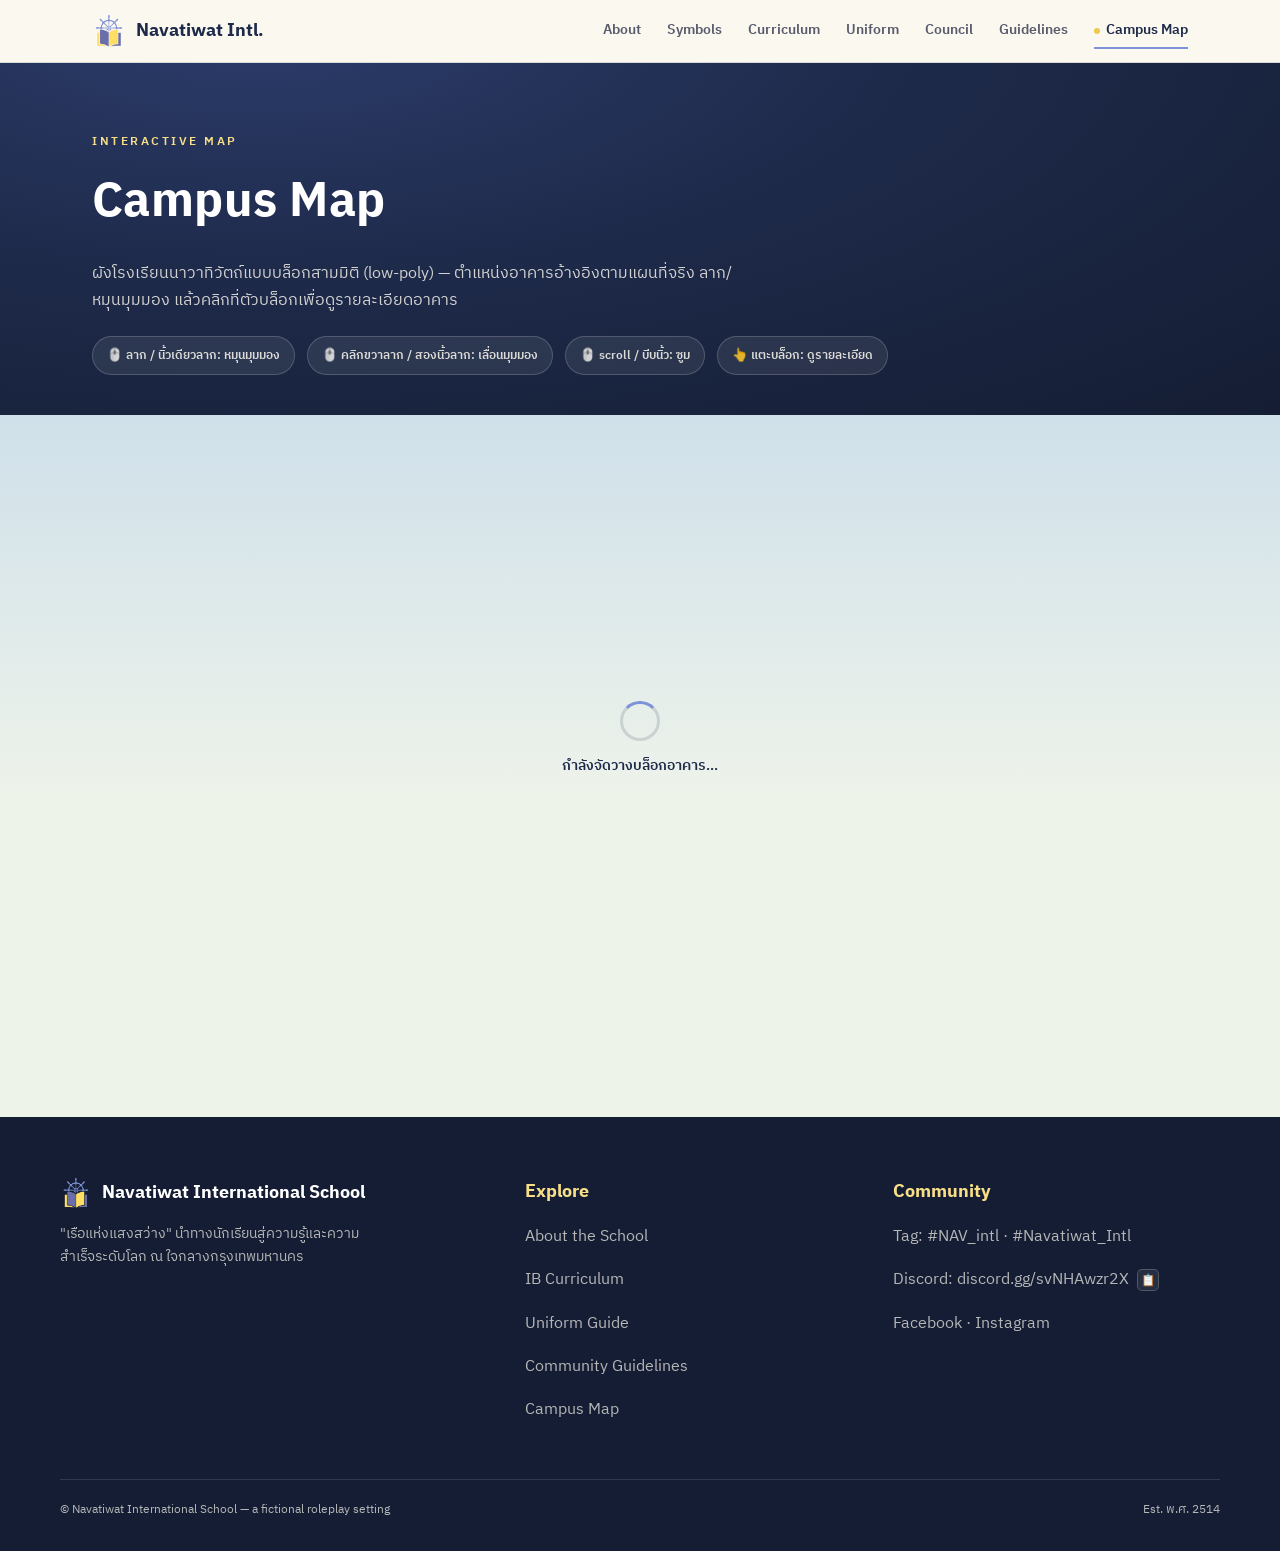
==== campus/index.html @ 1c1f1575 "Add files via upload" ====
<!DOCTYPE html>
<html lang="th">
<head>
<meta charset="UTF-8">
<meta name="viewport" content="width=device-width, initial-scale=1.0">
<title>Campus Map — Navatiwat International School</title>
<link rel="preconnect" href="https://fonts.googleapis.com">
<link href="https://fonts.googleapis.com/css2?family=IBM+Plex+Sans+Thai:wght@300;400;500;600;700&family=IBM+Plex+Sans+Thai+Looped:wght@400;600;700&display=swap" rel="stylesheet">
<link rel="stylesheet" href="../assets/style.css">
<link rel="stylesheet" href="campus.css">
</head>
<body>

<div class="scroll-progress"><div class="scroll-progress-bar" id="scrollProgressBar"></div></div>

<nav>
  <div class="navbar">
    <div class="brandmark">
      <a href="../index.html" style="display:flex;align-items:center;gap:10px;text-decoration:none;">
        <img src="../assets/logo.png" alt="NAV emblem">
        <span>Navatiwat Intl.</span>
      </a>
    </div>
    <div class="navlinks">
      <a href="../about.html">About</a>
      <a href="../symbols.html">Symbols</a>
      <a href="../curriculum.html">Curriculum</a>
      <a href="../uniform.html">Uniform</a>
      <a href="../council.html">Council</a>
      <a href="../rules.html">Guidelines</a>
      <a href="index.html" class="campus-link active">Campus Map</a>
    </div>
    <button class="navtoggle" aria-label="Toggle menu">&#9776;</button>
  </div>
</nav>

<section class="campus-hero">
  <div class="wrap">
    <span class="eyebrow">Interactive Map</span>
    <h1>Campus Map</h1>
    <p>ผังโรงเรียนนาวาทิวัตถ์แบบบล็อกสามมิติ (low-poly) — ตำแหน่งอาคารอ้างอิงตามแผนที่จริง ลาก/หมุนมุมมอง แล้วคลิกที่ตัวบล็อกเพื่อดูรายละเอียดอาคาร</p>
    <div class="campus-hints">
      <span>🖱️ ลาก / นิ้วเดียวลาก: หมุนมุมมอง</span>
      <span>🖱️ คลิกขวาลาก / สองนิ้วลาก: เลื่อนมุมมอง</span>
      <span>🖱️ scroll / บีบนิ้ว: ซูม</span>
      <span>👆 แตะบล็อก: ดูรายละเอียด</span>
    </div>
  </div>
</section>

<div id="campus-stage">
  <canvas id="campus-canvas"></canvas>
  <div id="campus-labels"></div>

  <div id="loading-overlay">
    <div class="loading-box">
      <div class="loading-wheel"></div>
      <span id="loading-text">กำลังจัดวางบล็อกอาคาร...</span>
      <span id="loading-hint" class="loading-hint">ถ้าค้างนานเกินคาด ลองเช็ค <code>chrome://gpu</code> ว่าเปิด hardware acceleration อยู่ไหม</span>
    </div>
  </div>

  <aside id="info-panel">
    <button id="info-close" aria-label="Close">&times;</button>
    <div class="info-eyebrow" id="info-code">Building</div>
    <h3 id="info-title">Building Name</h3>
    <p id="info-desc">Description goes here.</p>
  </aside>

  <div id="campus-legend">
    <span><i style="background:#7C93D9;"></i> อาคารเรียน</span>
    <span><i style="background:#4E8F6B;"></i> พื้นที่กิจกรรม</span>
    <span><i style="background:#E7B24B;"></i> อาคารสนับสนุน</span>
    <span><i style="background:#5FA8D3;"></i> แหล่งน้ำ / สนามกีฬา</span>
  </div>

  <div class="campus-toolbar">
    <button type="button" id="campusReset" class="campus-tool-btn" title="รีเซ็ตมุมมอง">
      <span class="icon">⟲</span><span class="label">รีเซ็ตมุมมอง</span>
    </button>
    <button type="button" id="campusFullscreen" class="campus-tool-btn" title="เต็มจอ">
      <span class="icon">⛶</span><span class="label">เต็มจอ</span>
    </button>
  </div>
</div>

<footer>
  <div class="footer-inner">
    <div>
      <div class="footer-brand">
        <img src="../assets/logo.png" alt="logo">
        <span>Navatiwat International School</span>
      </div>
      <p style="font-size:0.85rem;max-width:320px;">"เรือแห่งแสงสว่าง" นำทางนักเรียนสู่ความรู้และความสำเร็จระดับโลก ณ ใจกลางกรุงเทพมหานคร</p>
    </div>
    <div>
      <h4>Explore</h4>
      <p><a href="../about.html">About the School</a></p>
      <p><a href="../curriculum.html">IB Curriculum</a></p>
      <p><a href="../uniform.html">Uniform Guide</a></p>
      <p><a href="../rules.html">Community Guidelines</a></p>
      <p><a href="index.html">Campus Map</a></p>
    </div>
    <div>
      <h4>Community</h4>
      <p>Tag: #NAV_intl · #Navatiwat_Intl</p>
      <p>Discord: discord.gg/svNHAwzr2X</p>
      <p>Facebook · Instagram</p>
    </div>
  </div>
  <div class="footer-bottom">
    <span>&copy; Navatiwat International School — a fictional roleplay setting</span>
    <span>Est. พ.ศ. 2514</span>
  </div>
</footer>

<button id="backToTop" class="back-to-top" aria-label="กลับขึ้นด้านบน" title="กลับขึ้นด้านบน">↑</button>
<div id="toastContainer" class="toast-container" aria-live="polite"></div>

<script src="../assets/script.js"></script>
<script type="importmap">
{
  "imports": {
    "three": "./vendor/three/build/three.module.min.js"
  }
}
</script>
<script type="module" src="campus.js"></script>
</body>
</html>
---- assets/style.css ----
/* Navatiwat International School — shared stylesheet */
/* Linked from every page via <link rel="stylesheet" href="assets/style.css"> */

  :root{
    --navy:#1E2A4A;
    --navy-deep:#141d33;
    --wheel-blue:#7C93D9;
    --wheel-blue-soft:#AEBFE8;
    --gold:#F0C94B;
    --gold-soft:#F7DE87;
    --cream:#FBF8F0;
    --ink:#232840;
    --paper:#F4F1E6;
    --line: rgba(30,42,74,0.15);
  }
  *{box-sizing:border-box;}
  html{scroll-behavior:smooth;}
  body{
    margin:0;
    background:var(--cream);
    color:var(--ink);
    font-family:'IBM Plex Sans Thai',sans-serif;
    line-height:1.7;
    overflow-x:hidden;
  }
  h1,h2,h3,.display{
    font-family:'IBM Plex Sans Thai Looped','IBM Plex Sans Thai',sans-serif;
    color:var(--navy);
    letter-spacing:0.01em;
  }
  .eyebrow{
    font-family:'IBM Plex Sans Thai',sans-serif;
    text-transform:uppercase;
    letter-spacing:0.22em;
    font-size:0.72rem;
    font-weight:600;
    color:var(--wheel-blue);
  }
  a{color:inherit;}
  img{max-width:100%;display:block;}
  .wrap{max-width:1160px;margin:0 auto;padding:0 32px;}
  section{position:relative;}

  /* ---------- NAV ---------- */
  nav{
    position:sticky;top:0;z-index:50;
    background:rgba(251,248,240,0.9);
    backdrop-filter:blur(8px);
    border-bottom:1px solid var(--line);
  }
  .navbar{
    display:flex;align-items:center;justify-content:space-between;
    padding:14px 32px;max-width:1160px;margin:0 auto;
  }
  .brandmark{display:flex;align-items:center;gap:10px;}
  .brandmark img{width:34px;height:34px;object-fit:contain;}
  .brandmark span{font-family:'IBM Plex Sans Thai Looped','IBM Plex Sans Thai',sans-serif;font-weight:700;font-size:1.15rem;color:var(--navy);}
  .navlinks{display:flex;gap:26px;font-size:0.85rem;font-weight:600;}
  .navlinks a{text-decoration:none;color:var(--ink);opacity:0.75;transition:opacity .2s, color .2s;position:relative;}
  .navlinks a:hover{opacity:1;color:var(--wheel-blue);}
  .navlinks a::after{
    content:"";position:absolute;left:0;bottom:-6px;width:0;height:2px;
    background:var(--gold);transition:width .25s ease;
  }
  .navlinks a:hover::after{width:100%;}
  .navlinks a.active{opacity:1;color:var(--navy);}
  .navlinks a.active::after{width:100%;background:var(--wheel-blue);}
  .navlinks a.campus-link{
    display:inline-flex;align-items:center;gap:6px;
    color:var(--navy);
  }
  .navlinks a.campus-link::before{
    content:"";width:6px;height:6px;border-radius:50%;
    background:var(--gold);display:inline-block;
  }
  .navtoggle{display:none;background:none;border:none;font-size:1.4rem;cursor:pointer;color:var(--navy);}

  /* ---------- MARQUEE ---------- */
  .marquee{
    background:var(--gold);color:var(--navy-deep);
    overflow:hidden;white-space:nowrap;padding:9px 0;
    border-top:1px solid rgba(30,42,74,0.15);
    border-bottom:1px solid rgba(30,42,74,0.15);
  }
  .marquee-track{
    display:inline-flex;gap:0;animation:marquee 22s linear infinite;
    width:max-content;
  }
  .marquee-track span{
    padding:0 26px;font-size:0.78rem;font-weight:700;letter-spacing:0.08em;
    display:inline-flex;align-items:center;gap:26px;
  }
  .marquee-track span:not(:last-child)::after{content:"✦";margin-left:26px;opacity:0.5;font-size:0.7rem;}
  @keyframes marquee{ from{transform:translateX(0);} to{transform:translateX(-50%);} }
  .marquee:hover .marquee-track{animation-play-state:paused;}

  /* ---------- HERO ---------- */
  .hero{
    position:relative;
    background:radial-gradient(ellipse at 20% -10%, #2c3c6b 0%, var(--navy) 45%, var(--navy-deep) 100%);
    color:var(--cream);
    padding:100px 32px 0;
    overflow:hidden;
  }
  .hero-inner{
    max-width:1160px;margin:0 auto;
    display:grid;grid-template-columns:1.15fr 0.85fr;gap:40px;align-items:center;
    position:relative;z-index:3;
  }
  .hero-tag{
    display:inline-flex;align-items:center;gap:8px;
    border:1px solid rgba(240,201,75,0.4);
    color:var(--gold-soft);
    padding:6px 14px;border-radius:999px;
    font-size:0.72rem;letter-spacing:0.18em;text-transform:uppercase;font-weight:600;
    margin-bottom:22px;
  }
  .hero h1{
    font-size:clamp(2.4rem,5vw,4rem);
    font-weight:700;
    line-height:1.08;
    margin:0 0 6px;
    color:#fff;
  }
  .hero .th-name{
    font-family:'IBM Plex Sans Thai Looped','IBM Plex Sans Thai',sans-serif;
    font-size:clamp(1.3rem,2.6vw,1.9rem);
    font-weight:600;
    color:var(--gold-soft);
    display:block;
    margin-bottom:22px;
  }
  .hero p.lede{
    max-width:520px;
    color:rgba(251,248,240,0.82);
    font-size:1.05rem;
    margin-bottom:30px;
  }
  .motto{
    font-family:'IBM Plex Sans Thai Looped','IBM Plex Sans Thai',sans-serif;
    font-style:italic;
    font-size:1.15rem;
    color:var(--gold-soft);
    border-left:2px solid var(--gold);
    padding-left:16px;
    margin:0 0 34px;
  }
  .hero-ctas{display:flex;gap:14px;flex-wrap:wrap;}
  .btn{
    display:inline-flex;align-items:center;gap:8px;
    padding:13px 26px;border-radius:4px;
    font-size:0.85rem;font-weight:600;letter-spacing:0.03em;
    text-decoration:none;cursor:pointer;border:1px solid transparent;
    transition:transform .2s ease, box-shadow .2s ease, background .2s ease;
  }
  .btn-gold{background:var(--gold);color:var(--navy-deep);}
  .btn-gold:hover{transform:translateY(-2px);box-shadow:0 10px 24px rgba(240,201,75,0.28);}
  .btn-ghost{border:1px solid rgba(251,248,240,0.35);color:var(--cream);}
  .btn-ghost:hover{background:rgba(251,248,240,0.08);transform:translateY(-2px);}

  .hero-seal{
    position:relative;
    display:flex;align-items:center;justify-content:center;
    transition:transform .15s ease-out;
  }
  .hero-seal img{
    width:100%;max-width:340px;
    filter:drop-shadow(0 20px 40px rgba(0,0,0,0.35));
    animation:spin-slow 70s linear infinite, seal-in 1s cubic-bezier(.2,.9,.3,1.2);
  }
  @keyframes spin-slow{ from{transform:rotate(0deg);} to{transform:rotate(360deg);} }
  @keyframes seal-in{ from{opacity:0;transform:scale(0.6) rotate(-25deg);} to{opacity:1;transform:scale(1) rotate(0deg);} }

  .wave{
    position:relative;width:100%;height:90px;margin-top:60px;
  }
  .wave svg{width:100%;height:100%;display:block;}
  .wave path{animation:wave-breathe 7s ease-in-out infinite;transform-origin:center;}
  @keyframes wave-breathe{
    0%,100%{transform:translateY(0);}
    50%{transform:translateY(6px);}
  }

  /* founding strip */
  .strip{
    background:var(--navy-deep);
    color:var(--wheel-blue-soft);
    padding:0 32px 26px;
  }
  .strip-inner{
    max-width:1160px;margin:0 auto;
    display:flex;flex-wrap:wrap;gap:40px;
    font-size:0.8rem;letter-spacing:0.06em;text-transform:uppercase;
    font-weight:600;
    padding-top:0;
  }
  .strip-inner div span{display:block;color:var(--gold-soft);font-family:'IBM Plex Sans Thai Looped','IBM Plex Sans Thai',sans-serif;text-transform:none;letter-spacing:0;font-size:1.3rem;font-weight:700;margin-top:2px;}

  /* ---------- SECTION GENERIC ---------- */
  .section{padding:96px 32px;}
  .section-head{max-width:640px;margin-bottom:56px;}
  .section-head h2{font-size:clamp(1.9rem,3.4vw,2.7rem);margin:8px 0 14px;font-weight:700;}
  .section-head p{color:#4a5273;font-size:1.02rem;}
  .alt-bg{background:var(--paper);}

  .petal-field{position:absolute;inset:0;overflow:hidden;pointer-events:none;z-index:0;}
  .petal{
    position:absolute;top:-24px;width:10px;height:10px;border-radius:60% 0 60% 0;
    background:#C23B7A;opacity:0.55;
    animation:petal-fall linear infinite;
  }
  @keyframes petal-fall{
    0%{transform:translateY(0) translateX(0) rotate(0deg);opacity:0;}
    8%{opacity:0.55;}
    100%{transform:translateY(560px) translateX(var(--drift,40px)) rotate(320deg);opacity:0;}
  }
  #symbols .wrap{position:relative;z-index:1;}

  /* ---------- ABOUT ---------- */
  .about-grid{
    display:grid;grid-template-columns:1fr 1fr;gap:60px;align-items:start;
  }
  .about-grid p{color:#3c4468;margin-bottom:18px;}
  .name-meaning{
    background:#fff;border:1px solid var(--line);border-radius:8px;
    padding:26px 28px;margin-top:10px;
  }
  .name-meaning .th{font-family:'IBM Plex Sans Thai Looped','IBM Plex Sans Thai',sans-serif;font-size:1.5rem;font-weight:700;color:var(--navy);}
  .name-meaning .en{font-family:'IBM Plex Sans Thai Looped','IBM Plex Sans Thai',sans-serif;font-style:italic;color:var(--wheel-blue);font-size:1.05rem;}
  .facts{display:flex;flex-direction:column;gap:0;border-top:1px solid var(--line);}
  .fact-row{display:flex;justify-content:space-between;padding:16px 0;border-bottom:1px solid var(--line);font-size:0.92rem;}
  .fact-row .k{color:var(--wheel-blue);font-weight:600;letter-spacing:0.03em;text-transform:uppercase;font-size:0.72rem;}
  .fact-row .v{color:var(--ink);font-weight:500;text-align:right;}

  /* ---------- SYMBOLS ---------- */
  .symbol-grid{
    display:grid;grid-template-columns:repeat(3,1fr);gap:28px;
  }
  .symbol-card{
    background:#fff;border:1px solid var(--line);border-radius:10px;
    padding:32px 26px;text-align:left;
    transform-style:preserve-3d;transition:transform .25s ease, box-shadow .25s ease;
    will-change:transform;
  }
  .symbol-card:hover{box-shadow:0 18px 34px rgba(30,42,74,0.12);}
  .symbol-card .icon-row{display:flex;gap:8px;margin-bottom:18px;}
  .swatch{width:26px;height:26px;border-radius:50%;border:1px solid rgba(0,0,0,0.08);}
  .symbol-card h3{font-size:1.3rem;margin:0 0 10px;}
  .symbol-card p{color:#4a5273;font-size:0.93rem;}
  .flower-card{grid-column:span 1;display:flex;flex-direction:column;align-items:flex-start;}
  .flower-card img{width:120px;height:120px;object-fit:contain;margin-bottom:16px;align-self:center;}
  .mascot-pair{display:flex;gap:14px;margin-bottom:18px;}
  .mascot-pill{
    flex:1;border-radius:8px;padding:16px;text-align:center;
    font-family:'IBM Plex Sans Thai Looped','IBM Plex Sans Thai',sans-serif;font-weight:700;font-size:1.15rem;
  }
  .mascot-pill.yellow{background:linear-gradient(160deg,var(--gold-soft),var(--gold));color:var(--navy-deep);}
  .mascot-pill.blue{background:linear-gradient(160deg,var(--wheel-blue-soft),var(--wheel-blue));color:#fff;}

  /* ---------- WHEEL / CURRICULUM ---------- */
  .curriculum-layout{display:grid;grid-template-columns:0.9fr 1.1fr;gap:60px;align-items:center;}
  .wheel-wrap{position:relative;display:flex;align-items:center;justify-content:center;}
  .wheel-svg{width:100%;max-width:420px;transform-origin:50% 50%;animation:helm-sway 8s ease-in-out infinite;}
  @keyframes helm-sway{
    0%,100%{transform:rotate(-3deg);}
    50%{transform:rotate(3deg);}
  }
  .group-list{display:flex;flex-direction:column;gap:14px;}
  .group-item{
    display:grid;grid-template-columns:auto 1fr;gap:16px;align-items:start;
    background:#fff;border:1px solid var(--line);border-radius:8px;
    padding:16px 20px;cursor:default;transition:border-color .2s, transform .2s, box-shadow .2s;
  }
  .group-item:hover, .group-item.active{border-color:var(--wheel-blue);transform:translateX(4px);box-shadow:0 8px 18px rgba(124,147,217,0.18);}
  .group-dot{width:14px;height:14px;border-radius:50%;margin-top:6px;transition:transform .2s ease;}
  .group-item:hover .group-dot, .group-item.active .group-dot{transform:scale(1.3);}
  .group-item h4{margin:0 0 4px;font-family:'IBM Plex Sans Thai Looped','IBM Plex Sans Thai',sans-serif;font-size:1.15rem;color:var(--navy);}
  .group-item p{margin:0;color:#4a5273;font-size:0.87rem;}

  .wheel-spoke{transition:stroke .25s ease, stroke-width .25s ease;}
  .wheel-spoke.hl{stroke:#F0C94B;stroke-width:12;}
  .wheel-label{transition:fill .25s ease, font-size .2s ease;}
  .wheel-label.hl{fill:#F0C94B;font-size:15px;}

  .core-strip{
    margin-top:56px;display:grid;grid-template-columns:repeat(3,1fr);gap:22px;
  }
  .core-card{
    background:var(--navy);color:var(--cream);border-radius:10px;padding:26px 24px;
  }
  .core-card .eyebrow{color:var(--gold-soft);}
  .core-card h4{font-family:'IBM Plex Sans Thai Looped','IBM Plex Sans Thai',sans-serif;font-size:1.3rem;margin:6px 0 8px;color:#fff;}
  .core-card p{color:rgba(251,248,240,0.75);font-size:0.88rem;margin:0;}

  .programme-row{display:flex;flex-wrap:wrap;gap:14px;margin-top:40px;}
  .prog-chip{
    border:1px solid var(--line);border-radius:999px;padding:10px 18px;font-size:0.82rem;font-weight:600;color:var(--navy);
    background:#fff;
  }
  .prog-chip.active{background:var(--navy);color:var(--gold-soft);border-color:var(--navy);}

  /* track suggestion */
  .track-grid{display:grid;grid-template-columns:repeat(auto-fit,minmax(220px,1fr));gap:16px;margin-top:40px;}
  .track-card{border:1px dashed var(--wheel-blue-soft);border-radius:8px;padding:18px 20px;background:#fff;}
  .track-card .eyebrow{color:var(--navy);opacity:0.55;}
  .track-card h4{margin:6px 0 8px;font-size:1.05rem;font-family:'IBM Plex Sans Thai Looped','IBM Plex Sans Thai',sans-serif;}
  .track-card p{margin:0;font-size:0.85rem;color:#4a5273;}

  /* schedule table */
  table.schedule{width:100%;border-collapse:collapse;margin-top:20px;background:#fff;}
  table.schedule th, table.schedule td{
    border:1px solid var(--line);padding:10px 8px;text-align:center;font-size:0.82rem;
  }
  table.schedule th{background:var(--navy);color:var(--gold-soft);font-weight:600;}
  table.schedule td.tag{background:var(--paper);font-weight:600;color:var(--navy);}

  /* ---------- UNIFORM ---------- */
  .uniform-layout{display:grid;grid-template-columns:0.85fr 1.15fr;gap:56px;align-items:center;}
  .uniform-img-wrap{
    background:linear-gradient(160deg,#232a48,#1a2038);
    border-radius:14px;padding:26px;
    display:flex;align-items:center;justify-content:center;
  }
  .uniform-img-wrap img{border-radius:6px;}
  .uniform-tabs{display:flex;gap:10px;margin-bottom:26px;flex-wrap:wrap;}
  .utab{
    padding:8px 16px;border-radius:999px;border:1px solid var(--line);
    font-size:0.78rem;font-weight:600;cursor:pointer;background:#fff;color:var(--ink);
  }
  .utab.on{background:var(--navy);color:#fff;border-color:var(--navy);}
  .upanel{display:none;}
  .upanel.on{display:block;}
  .upanel h4{font-family:'IBM Plex Sans Thai Looped','IBM Plex Sans Thai',sans-serif;font-size:1.25rem;margin:18px 0 8px;color:var(--navy);}
  .upanel ul{margin:0 0 18px;padding-left:20px;color:#3c4468;font-size:0.92rem;}
  .upanel li{margin-bottom:6px;}
  .note-box{
    background:var(--paper);border-left:3px solid var(--gold);padding:12px 16px;font-size:0.83rem;color:#4a5273;border-radius:0 6px 6px 0;
  }

  /* ---------- COUNCIL ---------- */
  .council-tree{display:flex;flex-direction:column;align-items:center;gap:10px;}
  .council-row{display:flex;gap:14px;flex-wrap:wrap;justify-content:center;}
  .seat{
    background:#fff;border:1px solid var(--line);border-radius:8px;
    padding:14px 18px;text-align:center;min-width:130px;
    font-size:0.78rem;font-weight:600;color:var(--navy);
  }
  .seat.top{background:var(--navy);color:var(--gold-soft);border-color:var(--navy);font-size:0.85rem;padding:18px 24px;}
  .seat .role{display:block;font-family:'IBM Plex Sans Thai Looped','IBM Plex Sans Thai',sans-serif;font-size:0.95rem;margin-bottom:2px;}
  .seat .slot{opacity:0.55;font-weight:500;font-size:0.72rem;}
  .connector{width:1px;height:18px;background:var(--line);}

  /* ---------- RULES ---------- */
  .rules-grid{display:grid;grid-template-columns:repeat(2,1fr);gap:20px;}
  .rule-card{
    background:#fff;border:1px solid var(--line);border-radius:8px;padding:22px 24px;
  }
  .rule-card h4{margin:0 0 10px;font-family:'IBM Plex Sans Thai Looped','IBM Plex Sans Thai',sans-serif;font-size:1.15rem;color:var(--navy);display:flex;align-items:center;gap:8px;}
  .rule-card ul{margin:0;padding-left:18px;color:#4a5273;font-size:0.88rem;}
  .rule-card li{margin-bottom:6px;}

  .subrule{border-top:1px solid var(--line);margin-top:18px;padding-top:16px;}
  .subrule h5{
    margin:0 0 8px;font-family:'IBM Plex Sans Thai Looped','IBM Plex Sans Thai',sans-serif;font-size:1.02rem;
    color:var(--navy);font-weight:700;
  }
  .subrule p{margin:0;color:#4a5273;font-size:0.88rem;}
  .swatch-table{margin-top:14px;}
  .swatch-row{display:flex;flex-wrap:wrap;gap:8px;}
  .swatch-row.swatch-head{margin-bottom:10px;}
  .swatch-row.swatch-head span{
    font-size:0.76rem;font-weight:600;letter-spacing:0.02em;color:#B23A3A;
    background:rgba(178,58,58,0.08);border:1px solid rgba(178,58,58,0.25);
    padding:6px 12px;border-radius:6px;display:inline-block;
  }
  .hue-chip{
    padding:9px 14px;border-radius:999px;font-size:0.75rem;font-weight:600;
    color:#232840;box-shadow:inset 0 0 0 1px rgba(0,0,0,0.08);
    position:relative;
  }
  .hue-chip::after{
    content:"✕";position:absolute;top:-6px;right:-6px;
    width:16px;height:16px;border-radius:50%;background:#B23A3A;color:#fff;
    font-size:0.6rem;display:flex;align-items:center;justify-content:center;
  }

  /* ---------- FOOTER ---------- */
  footer{
    background:var(--navy-deep);color:rgba(251,248,240,0.7);
    padding:60px 32px 30px;
  }
  .footer-inner{max-width:1160px;margin:0 auto;display:grid;grid-template-columns:1.3fr 1fr 1fr;gap:40px;}
  footer h4{color:var(--gold-soft);font-family:'IBM Plex Sans Thai Looped','IBM Plex Sans Thai',sans-serif;font-size:1.1rem;margin:0 0 14px;}
  footer a{text-decoration:none;color:rgba(251,248,240,0.7);}
  footer a:hover{color:var(--gold-soft);}
  .footer-brand{display:flex;align-items:center;gap:10px;margin-bottom:14px;}
  .footer-brand img{width:32px;height:32px;}
  .footer-brand span{font-family:'IBM Plex Sans Thai Looped','IBM Plex Sans Thai',sans-serif;font-weight:700;color:#fff;font-size:1.1rem;}
  .footer-bottom{
    max-width:1160px;margin:40px auto 0;padding-top:20px;border-top:1px solid rgba(251,248,240,0.12);
    font-size:0.75rem;display:flex;justify-content:space-between;flex-wrap:wrap;gap:10px;
  }

  /* ---------- RESPONSIVE ---------- */
  @media (max-width: 860px){
    .navbar{position:relative;}
    .navlinks{
      display:none;
      position:absolute;
      top:100%;
      left:0;right:0;
      flex-direction:column;
      align-items:flex-start;
      gap:0;
      background:var(--cream);
      border-bottom:1px solid var(--line);
      box-shadow:0 16px 30px rgba(30,42,74,0.14);
      z-index:60;
      max-height:70vh;
      overflow-y:auto;
      -webkit-overflow-scrolling:touch;
    }
    .navlinks.open{display:flex;}
    .navlinks a{width:100%;padding:14px 22px;border-bottom:1px solid var(--line);}
    .navlinks a::after{display:none;}
    .navtoggle{display:block;}
    .hero-inner{grid-template-columns:1fr;}
    .hero-seal{order:-1;margin-bottom:20px;}
    .hero-seal img{max-width:200px;}
    .about-grid, .curriculum-layout, .uniform-layout{grid-template-columns:1fr;}
    .symbol-grid{grid-template-columns:1fr;}
    .core-strip{grid-template-columns:1fr;}
    .rules-grid{grid-template-columns:1fr;}
    .footer-inner{grid-template-columns:1fr;}
    .strip-inner{gap:20px;}
    .section{padding:64px 22px;}
  }

  .reveal{opacity:0;transform:translateY(18px);transition:opacity .7s ease, transform .7s ease;}
  .reveal.show{opacity:1;transform:none;}


/* ---------- QUICK LINKS (index page) ---------- */
.quicklink-grid{
  display:grid;grid-template-columns:repeat(auto-fit,minmax(260px,1fr));gap:18px;
}
.quicklink-card{
  display:flex;align-items:center;gap:16px;
  background:#fff;border:1px solid var(--line);border-radius:10px;
  padding:22px 24px;text-decoration:none;color:var(--ink);
  transition:transform .2s ease, box-shadow .2s ease, border-color .2s ease;
}
.quicklink-card:hover{
  transform:translateY(-4px);
  box-shadow:0 16px 30px rgba(30,42,74,0.12);
  border-color:var(--wheel-blue);
}
.ql-num{
  font-family:'IBM Plex Sans Thai Looped','IBM Plex Sans Thai',sans-serif;
  font-weight:700;font-size:1.4rem;color:var(--wheel-blue-soft);
}
.ql-label{flex:1;font-weight:600;font-size:1rem;color:var(--navy);}
.ql-arrow{opacity:0.4;transition:transform .2s ease, opacity .2s ease;}
.quicklink-card:hover .ql-arrow{transform:translateX(4px);opacity:1;}


/* ===========================================================
   INTERACTIVITY LAYER — added on top of the original design.
   Scroll progress, back-to-top, toasts, copy chips, lightbox,
   rules accordion, mascot bounce. All touch + mouse friendly.
   =========================================================== */

/* ---- scroll progress bar ---- */
.scroll-progress{
  position:fixed;top:0;left:0;right:0;height:3px;z-index:200;
  background:transparent;pointer-events:none;
}
.scroll-progress-bar{
  height:100%;width:0%;
  background:linear-gradient(90deg,var(--wheel-blue),var(--gold));
  transition:width .1s linear;
}

/* ---- back to top ---- */
.back-to-top{
  position:fixed;right:20px;bottom:20px;z-index:90;
  width:44px;height:44px;border-radius:50%;
  background:var(--navy);color:var(--gold-soft);
  border:1px solid rgba(251,248,240,0.15);
  font-size:1.15rem;line-height:1;cursor:pointer;
  display:flex;align-items:center;justify-content:center;
  box-shadow:0 10px 24px rgba(30,42,74,0.28);
  opacity:0;transform:translateY(12px) scale(0.9);
  pointer-events:none;
  transition:opacity .25s ease, transform .25s ease, background .2s ease;
}
.back-to-top.show{opacity:1;transform:translateY(0) scale(1);pointer-events:auto;}
.back-to-top:hover{background:var(--navy-deep);}
.back-to-top:active{transform:scale(0.92);}

/* ---- toasts ---- */
.toast-container{
  position:fixed;left:50%;bottom:26px;transform:translateX(-50%);
  z-index:300;display:flex;flex-direction:column;gap:8px;align-items:center;
  pointer-events:none;
}
.toast{
  background:var(--navy);color:var(--cream);
  padding:10px 18px;border-radius:999px;
  font-size:0.82rem;font-weight:600;
  box-shadow:0 12px 24px rgba(30,42,74,0.3);
  opacity:0;transform:translateY(10px);
  transition:opacity .25s ease, transform .25s ease;
  white-space:nowrap;
}
.toast.show{opacity:1;transform:translateY(0);}

/* ---- copy chip next to Discord invite text ---- */
.copy-line{position:relative;padding-right:2px;}
.copy-btn{
  display:inline-flex;align-items:center;justify-content:center;
  margin-left:8px;width:22px;height:22px;border-radius:5px;
  border:1px solid var(--line);background:#fff;cursor:pointer;
  font-size:0.72rem;line-height:1;vertical-align:middle;
  transition:transform .15s ease, background .15s ease, border-color .15s ease;
}
.copy-btn:hover{border-color:var(--wheel-blue);}
.copy-btn:active{transform:scale(0.9);}
.copy-btn.copied{background:var(--gold);border-color:var(--gold);}
footer .copy-btn{background:rgba(251,248,240,0.08);border-color:rgba(251,248,240,0.2);}
footer .copy-btn:hover{border-color:var(--gold-soft);}

/* ---- lightbox ---- */
img.zoomable{cursor:zoom-in;}
.lightbox-overlay{
  position:fixed;inset:0;z-index:500;
  background:rgba(20,29,51,0.92);
  display:flex;align-items:center;justify-content:center;
  opacity:0;visibility:hidden;
  transition:opacity .25s ease, visibility .25s ease;
  padding:40px 20px;
}
.lightbox-overlay.open{opacity:1;visibility:visible;}
.lightbox-overlay .lightbox-img{
  max-width:min(640px,90vw);max-height:82vh;object-fit:contain;
  border-radius:10px;
  box-shadow:0 30px 60px rgba(0,0,0,0.4);
  transform:scale(0.94);transition:transform .25s ease;
}
.lightbox-overlay.open .lightbox-img{transform:scale(1);}
.lightbox-close{
  position:absolute;top:18px;right:22px;
  width:40px;height:40px;border-radius:50%;
  border:1px solid rgba(251,248,240,0.3);background:rgba(251,248,240,0.08);
  color:#fff;font-size:1.4rem;line-height:1;cursor:pointer;
}
.lightbox-close:hover{background:rgba(251,248,240,0.18);}

/* ---- rules accordion ---- */
.rules-toolbar{display:flex;justify-content:flex-end;margin-bottom:16px;}
.rules-toggle-all{
  display:inline-flex;align-items:center;gap:6px;
  background:#fff;border:1px solid var(--line);border-radius:999px;
  padding:9px 18px;font-size:0.8rem;font-weight:600;color:var(--navy);
  cursor:pointer;transition:border-color .2s ease, transform .15s ease;
}
.rules-toggle-all:hover{border-color:var(--wheel-blue);}
.rules-toggle-all:active{transform:scale(0.97);}
.rule-toggle{
  cursor:pointer;user-select:none;
  display:flex;align-items:center;justify-content:space-between;gap:10px;
}
.rule-toggle .chev{
  font-size:1.1rem;color:var(--wheel-blue);transition:transform .25s ease;
  flex-shrink:0;
}
.rule-card.collapsed .rule-toggle .chev{transform:rotate(-90deg);}
.rule-body{
  display:grid;grid-template-rows:1fr;
  overflow:hidden;
  transition:grid-template-rows .3s ease, opacity .3s ease, margin-top .3s ease;
  opacity:1;margin-top:10px;
}
.rule-body > *{min-height:0;overflow:hidden;}
.rule-card.collapsed .rule-body{
  grid-template-rows:0fr;opacity:0;margin-top:0;
}
/* fallback for browsers without grid-template-rows animation support */
@supports not (grid-template-rows: 1fr){
  .rule-body{display:block;max-height:2000px;transition:max-height .3s ease, opacity .3s ease;}
  .rule-card.collapsed .rule-body{max-height:0;opacity:0;}
}

/* ---- mascot tap bounce ---- */
@keyframes mascot-bounce{
  0%{transform:scale(1) rotate(0deg);}
  30%{transform:scale(1.12) rotate(-6deg);}
  60%{transform:scale(0.96) rotate(4deg);}
  100%{transform:scale(1) rotate(0deg);}
}
.mascot-pill.bounce{animation:mascot-bounce .5s ease;}

/* ---- marquee tap-to-pause affordance (touch devices) ---- */
.marquee{cursor:pointer;}
.marquee.tap-paused .marquee-track{animation-play-state:paused;}

/* ---- pointer affordances for touch-added interactions ---- */
.group-item{cursor:pointer;}
.wheel-spoke, .wheel-label{cursor:pointer;}

@media (max-width:860px){
  .back-to-top{right:14px;bottom:14px;width:40px;height:40px;font-size:1rem;}
  .toast{font-size:0.78rem;padding:9px 16px;}
  .rules-toolbar{justify-content:center;}
}

.navtoggle{transition:transform .2s ease;}
.navtoggle.open{transform:rotate(90deg);}
---- campus/campus.css ----
/* ===========================================================
   3D Campus — styles scoped to this page only.
   Reuses design tokens (--navy, --gold, --cream, etc.)
   already defined in ../assets/style.css
   =========================================================== */

.campus-hero{
  background:radial-gradient(ellipse at 20% -10%, #2c3c6b 0%, var(--navy) 45%, var(--navy-deep) 100%);
  color:#fff;
  padding:64px 32px 40px;
}
.campus-hero .eyebrow{color:var(--gold-soft);}
.campus-hero h1{
  color:#fff;
  font-family:'IBM Plex Sans Thai Looped','IBM Plex Sans Thai',sans-serif;
  font-size:clamp(2rem,4vw,3rem);
  font-weight:700;
  margin:8px 0 14px;
}
.campus-hero p{
  max-width:640px;
  color:rgba(251,248,240,0.82);
  margin-bottom:22px;
}
.campus-hints{
  display:flex;flex-wrap:wrap;gap:12px;
}
.campus-hints span{
  font-size:0.78rem;font-weight:600;
  background:rgba(251,248,240,0.08);
  border:1px solid rgba(251,248,240,0.18);
  padding:8px 14px;border-radius:999px;
  color:rgba(251,248,240,0.85);
}

#campus-stage{
  position:relative;
  width:100%;
  height:min(78vh, 720px);
  min-height:420px;
  background:linear-gradient(180deg,#cfe0ea 0%, #eef3ea 55%, #eef3ea 100%);
  overflow:hidden;
}

#campus-canvas{
  position:absolute;
  inset:0;
  width:100%;
  height:100%;
  display:block;
  touch-action:none;
  cursor:grab;
}
#campus-canvas:active{cursor:grabbing;}
#campus-canvas.hover-building{cursor:pointer;}

/* CSS2D building labels (billboarded automatically by CSS2DRenderer) */
#campus-labels{
  position:absolute;inset:0;
  pointer-events:none;
  overflow:hidden;
}
.building-label{
  font-family:'IBM Plex Sans Thai','IBM Plex Sans Thai Looped',sans-serif;
  font-size:10.5px;
  font-weight:700;
  letter-spacing:0.01em;
  color:var(--navy);
  background:rgba(255,255,255,0.88);
  border:1px solid rgba(30,42,74,0.18);
  border-radius:5px;
  padding:3px 7px;
  white-space:nowrap;
  transform:translate(-50%, -140%);
  box-shadow:0 4px 10px rgba(30,42,74,0.12);
}
.building-label.major{
  background:var(--navy);
  color:var(--gold-soft);
  border-color:var(--navy);
  font-size:11.5px;
  padding:4px 9px;
}
.building-label.hover-tip{
  position:absolute;
  transform:translate(-50%, -100%);
  pointer-events:none;
  z-index:5;
}

/* loading overlay */
#loading-overlay{
  position:absolute;inset:0;
  display:flex;align-items:center;justify-content:center;
  background:linear-gradient(180deg,#cfe0ea 0%, #eef3ea 55%, #eef3ea 100%);
  z-index:20;
  transition:opacity .5s ease, visibility .5s ease;
}
#loading-overlay.hide{opacity:0;visibility:hidden;pointer-events:none;}
.loading-box{
  display:flex;flex-direction:column;align-items:center;gap:14px;
  color:var(--navy);font-weight:600;font-size:0.85rem;
}
.loading-wheel{
  width:40px;height:40px;border-radius:50%;
  border:3px solid rgba(30,42,74,0.15);
  border-top-color:var(--wheel-blue);
  animation:spin 0.9s linear infinite;
}
@keyframes spin{to{transform:rotate(360deg);}}
.loading-hint{
  max-width:260px;text-align:center;
  font-size:0.72rem;font-weight:500;color:#6b7385;
  opacity:0;transition:opacity .4s ease;
}
.loading-hint.show{opacity:1;}
.loading-hint code{
  background:var(--paper);padding:1px 5px;border-radius:4px;
  font-family:monospace;color:var(--navy);
}


/* info side panel */
#info-panel{
  position:absolute;
  top:0;right:0;
  width:min(320px, 84vw);
  height:100%;
  background:#fff;
  border-left:1px solid var(--line);
  box-shadow:-16px 0 30px rgba(30,42,74,0.12);
  padding:26px 24px;
  transform:translateX(100%);
  transition:transform .35s cubic-bezier(.2,.9,.3,1);
  z-index:15;
}
#info-panel.open{transform:translateX(0);}
#info-close{
  position:absolute;top:16px;right:16px;
  width:30px;height:30px;border-radius:50%;
  border:1px solid var(--line);background:#fff;
  font-size:1.1rem;line-height:1;cursor:pointer;color:var(--navy);
}
#info-close:hover{background:var(--paper);}
.info-eyebrow{
  text-transform:uppercase;letter-spacing:0.18em;font-size:0.68rem;
  font-weight:700;color:var(--wheel-blue);margin-bottom:8px;margin-top:14px;
}
#info-title{
  font-family:'IBM Plex Sans Thai Looped','IBM Plex Sans Thai',sans-serif;
  font-size:1.35rem;color:var(--navy);margin:0 0 12px;
}
#info-desc{color:#4a5273;font-size:0.9rem;line-height:1.7;}

/* legend */
#campus-legend{
  position:absolute;left:16px;bottom:16px;
  display:flex;flex-direction:column;gap:6px;
  background:rgba(255,255,255,0.9);
  border:1px solid var(--line);
  border-radius:8px;
  padding:12px 14px;
  font-size:0.72rem;font-weight:600;color:var(--navy);
  z-index:10;
}
#campus-legend span{display:flex;align-items:center;gap:8px;}
#campus-legend i{width:10px;height:10px;border-radius:3px;display:inline-block;}

@media (max-width:860px){
  #campus-stage{height:64vh;}
  #info-panel{width:88vw;}
  #campus-legend{font-size:0.66rem;padding:10px 12px;}
  .campus-hints{gap:8px;}
  .campus-hints span{font-size:0.72rem;padding:6px 10px;}
}

/* ---- campus map toolbar: reset view / fullscreen ---- */
.campus-toolbar{
  position:absolute;right:16px;bottom:16px;z-index:10;
  display:flex;gap:8px;
}
.campus-tool-btn{
  display:inline-flex;align-items:center;gap:6px;
  background:rgba(255,255,255,0.92);border:1px solid var(--line);
  border-radius:8px;padding:9px 12px;
  font-size:0.74rem;font-weight:700;color:var(--navy);cursor:pointer;
  box-shadow:0 6px 14px rgba(30,42,74,0.12);
  transition:transform .15s ease, border-color .2s ease, background .2s ease;
}
.campus-tool-btn:hover{border-color:var(--wheel-blue);}
.campus-tool-btn:active{transform:scale(0.95);}
.campus-tool-btn .icon{font-size:1rem;line-height:1;}

@media (max-width:860px){
  .campus-toolbar{right:10px;bottom:10px;flex-direction:column;}
  .campus-tool-btn .label{display:none;}
  .campus-tool-btn{padding:10px;border-radius:50%;}
}
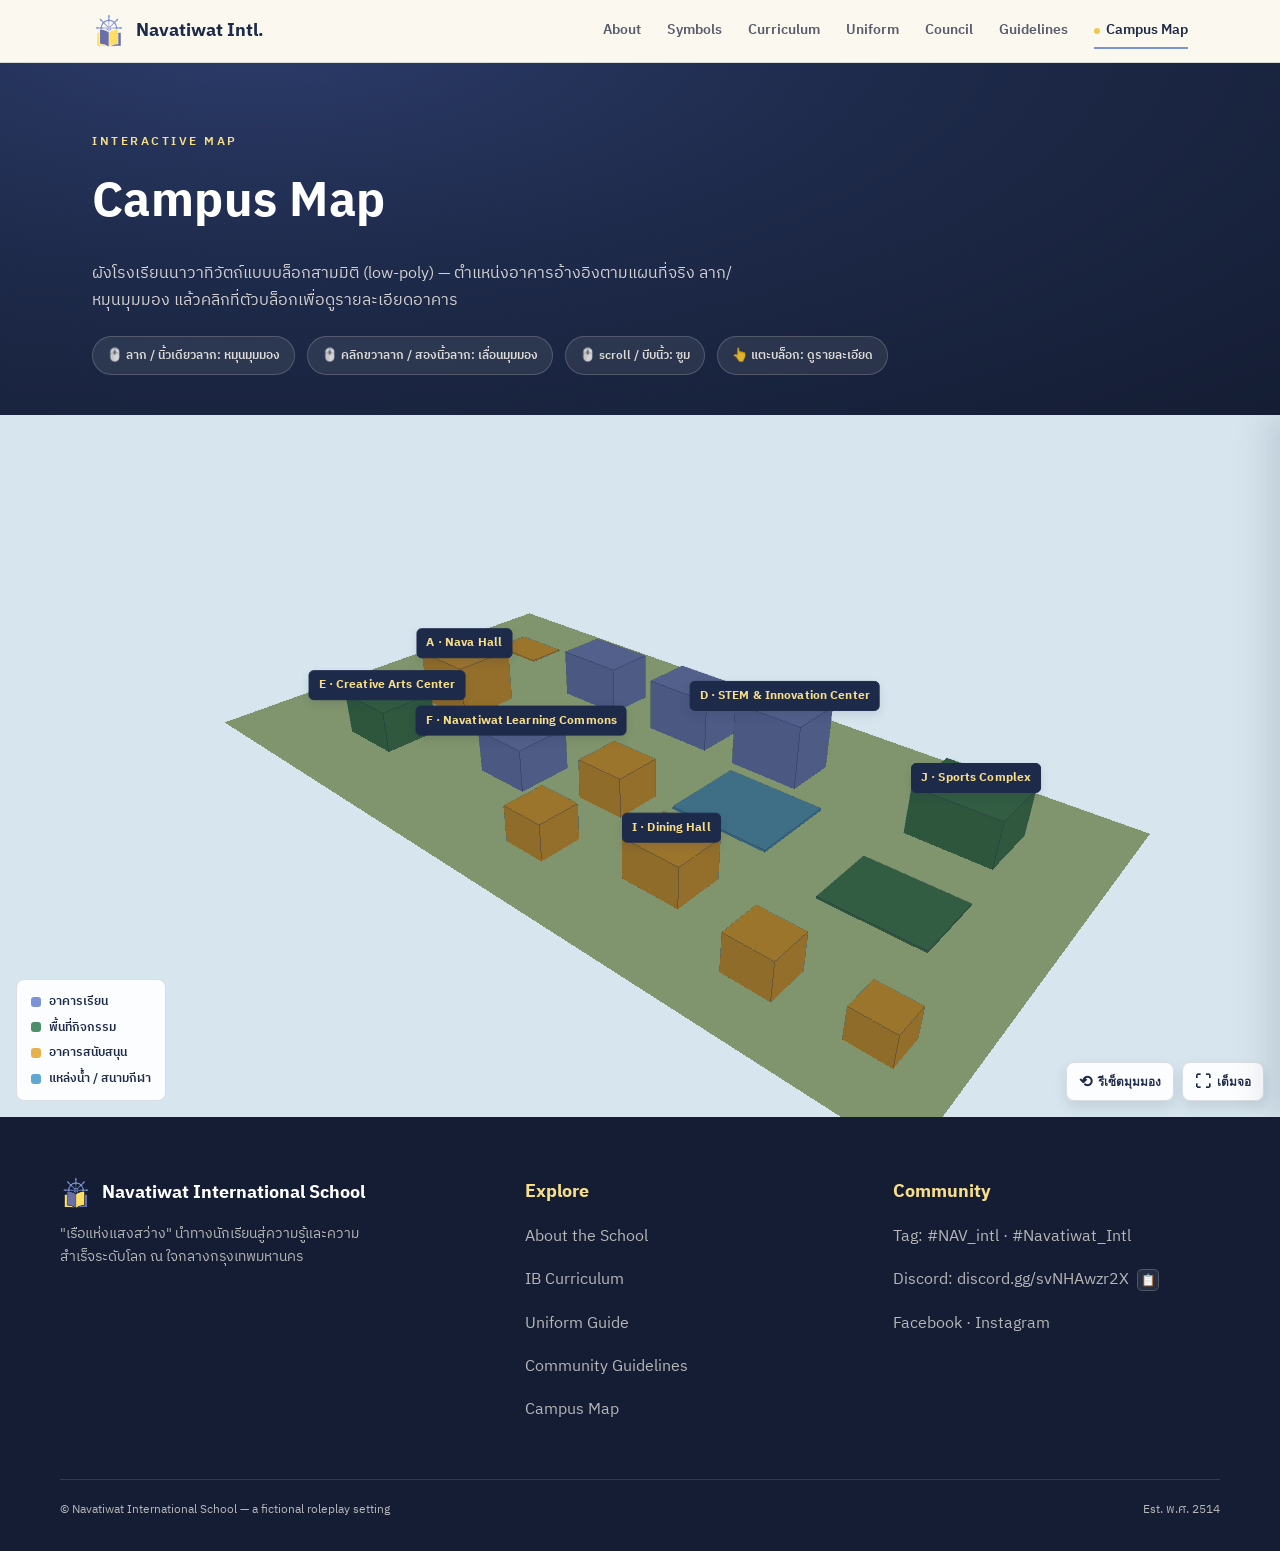
==== commit cdfa9f7b: "Add files via upload" ====
--- a/campus/index.html
+++ b/campus/index.html
@@ -121,10 +121,10 @@
 <script type="importmap">
 {
   "imports": {
-    "three": "./vendor/three/build/three.module.min.js"
+    "three": "./vendor/three.module.min.js"
   }
 }
 </script>
-<script type="module" src="campus.js"></script>
+<script src="campus-loader.js"></script>
 </body>
 </html>
